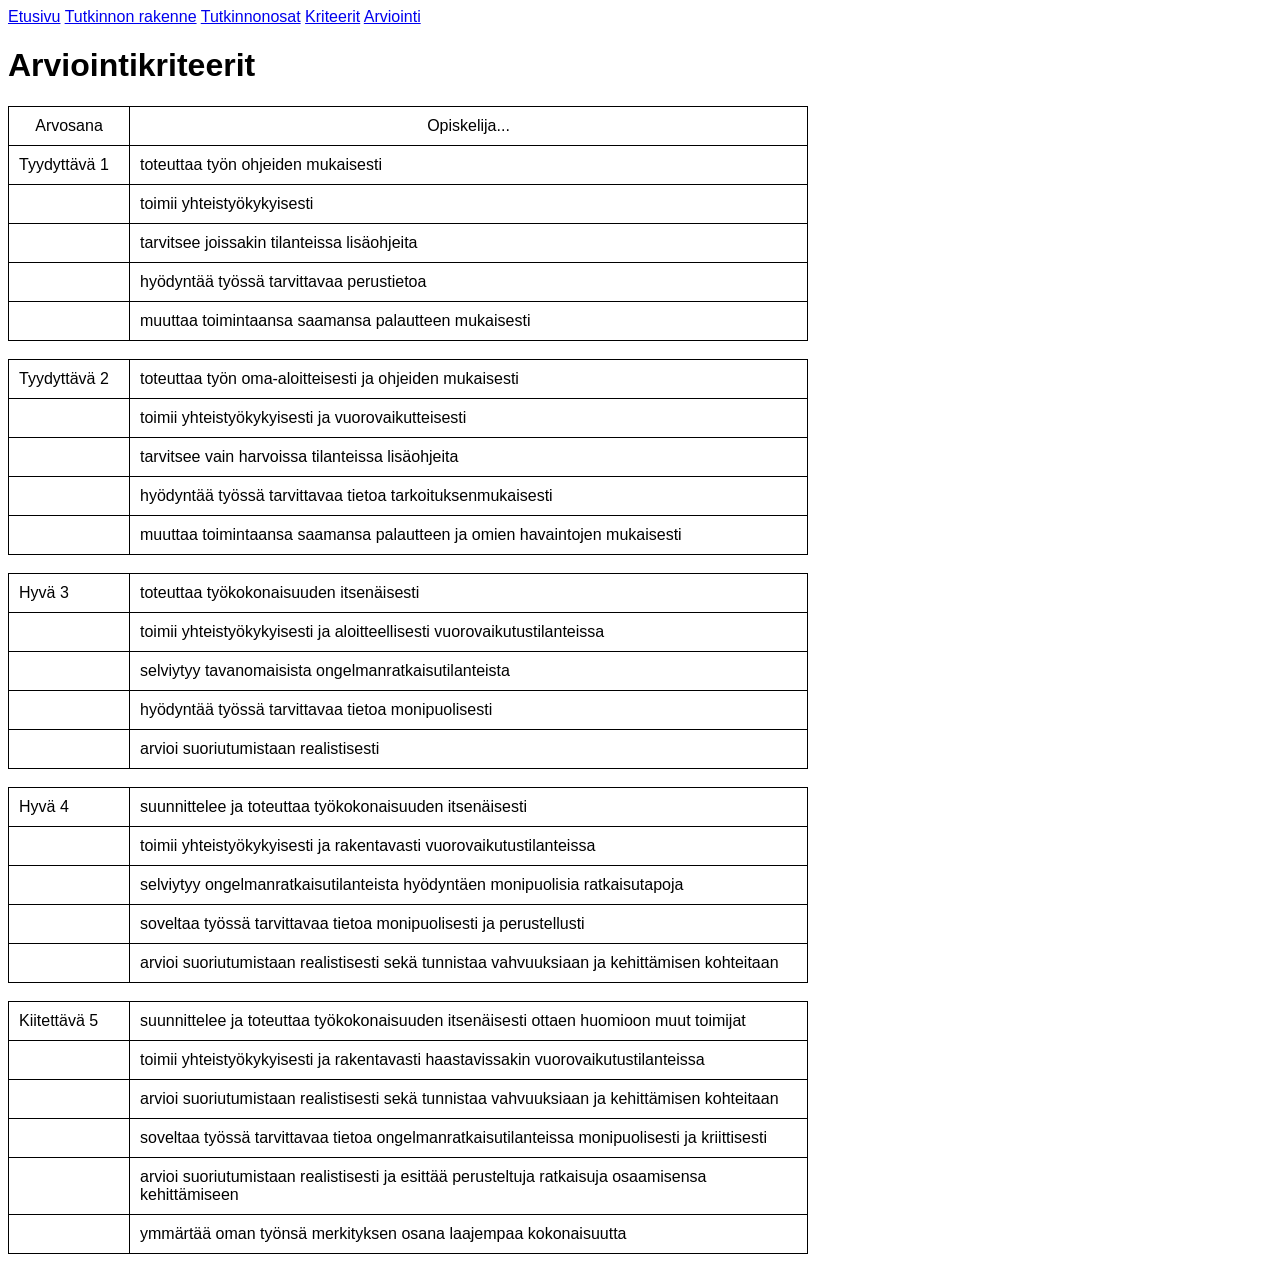
==== kriteerit.html @ b76f7ad0 "Add files via upload" ====
<!DOCTYPE html>
<html lang="en">
<head>
    <meta charset="UTF-8">
    <meta name="viewport" content="width=device-width, initial-scale=1.0">
    <title>Kriteerit</title>
    <link rel="stylesheet" href="style.css">

</head>
<body>
        
    <header>
        <nav>
            <a href="index.html">Etusivu</a>
            <a href="rakenne.html">Tutkinnon rakenne</a>
            <a href="tutkinnonosat.html">Tutkinnonosat</a>
            <a href="kriteerit.html">Kriteerit</a>
            <a href="arviointi.html">Arviointi</a>
        </nav>
    </header>

    <h1>Arviointikriteerit</h1>
    <table>
        <tr>
            <td style="text-align: center;">Arvosana</td>
            <td style="text-align:center">Opiskelija...</td>
        </tr>
        <tr>
            <td>Tyydyttävä 1</td>
            <td>toteuttaa työn ohjeiden mukaisesti</td>
        </tr>
        <tr>
            <td> </td>
            <td>toimii yhteistyökykyisesti</td>
        </tr>
        <tr>
            <td> </td>
            <td>tarvitsee joissakin tilanteissa lisäohjeita</td>
        </tr>
        <tr>
            <td> </td>
            <td>hyödyntää työssä tarvittavaa perustietoa</td>

        </tr>
        <tr>
            <td> </td>
            <td>muuttaa toimintaansa saamansa palautteen mukaisesti</td>
        </tr>
    </table>

<br>

        <table>
            <td>Tyydyttävä 2</td>
            <td>toteuttaa työn oma-aloitteisesti ja ohjeiden mukaisesti</td>
        </tr>
        <tr>
            <td> </td>
            <td>toimii yhteistyökykyisesti ja vuorovaikutteisesti</td>
        </tr>
        <tr>
            <td> </td>
            <td>tarvitsee vain harvoissa tilanteissa lisäohjeita</td>
        </tr>
        <tr>
            <td> </td>
            <td>hyödyntää työssä tarvittavaa tietoa tarkoituksenmukaisesti</td>
        </tr>
        <tr>
            <td> </td>
            <td>muuttaa toimintaansa saamansa palautteen ja omien havaintojen mukaisesti</td>
        </tr>
    </table>


<br>

    <table>
        <td>Hyvä 3</td>
        <td>toteuttaa työkokonaisuuden itsenäisesti</td>
    </tr>
    <tr>
        <td> </td>
        <td>toimii yhteistyökykyisesti ja aloitteellisesti vuorovaikutustilanteissa</td>
    </tr>
    <tr>
        <td> </td>
        <td>selviytyy tavanomaisista ongelmanratkaisutilanteista</td>
    </tr>
    <tr>
        <td> </td>
        <td>hyödyntää työssä tarvittavaa tietoa monipuolisesti</td>
    </tr>
    <tr>
        <td> </td>
        <td>arvioi suoriutumistaan realistisesti</td>
    </tr>
</table>




<br>

    <table>
        <td>Hyvä 4</td>
        <td>suunnittelee ja toteuttaa työkokonaisuuden itsenäisesti</td>
    </tr>
    <tr>
        <td> </td>
        <td>toimii yhteistyökykyisesti ja rakentavasti vuorovaikutustilanteissa</td>
    </tr>
    <tr>
        <td> </td>
        <td>selviytyy ongelmanratkaisutilanteista hyödyntäen monipuolisia ratkaisutapoja</td>
    </tr>
    <tr>
        <td> </td>
        <td>soveltaa työssä tarvittavaa tietoa monipuolisesti ja perustellusti</td>
    </tr>
    <tr>
        <td> </td>
        <td>arvioi suoriutumistaan realistisesti sekä tunnistaa vahvuuksiaan ja kehittämisen kohteitaan</td>
    </tr>
</table>




<br>

    <table>
        <td>Kiitettävä 5</td>
        <td>suunnittelee ja toteuttaa työkokonaisuuden itsenäisesti ottaen huomioon muut toimijat</td>
    </tr>
    <tr>
        <td> </td>
        <td>toimii yhteistyökykyisesti ja rakentavasti haastavissakin vuorovaikutustilanteissa</td>
    </tr>
    <tr>
        <td> </td>
        <td>arvioi suoriutumistaan realistisesti sekä tunnistaa vahvuuksiaan ja kehittämisen kohteitaan</td>
    </tr>
    <tr>
        <td> </td>
        <td>	soveltaa työssä tarvittavaa tietoa ongelmanratkaisutilanteissa monipuolisesti ja kriittisesti</td>
    </tr>
    <tr>
        <td> </td>
        <td>arvioi suoriutumistaan realistisesti ja esittää perusteltuja ratkaisuja osaamisensa kehittämiseen</td>
    </tr>
    <tr>
        <td> </td>
        <td>ymmärtää oman työnsä merkityksen osana laajempaa kokonaisuutta</td>
    </tr>
</table>
</body>
</html>
---- style.css ----
body {
  font-family: Inter, sans-serif;
}


table {
    border-collapse: collapse;
    width: 800px
}

table td:first-child {
  width: 100px;
}

th, td {
    border: 1px solid black;
    padding: 10px;
    text-align: left;
}
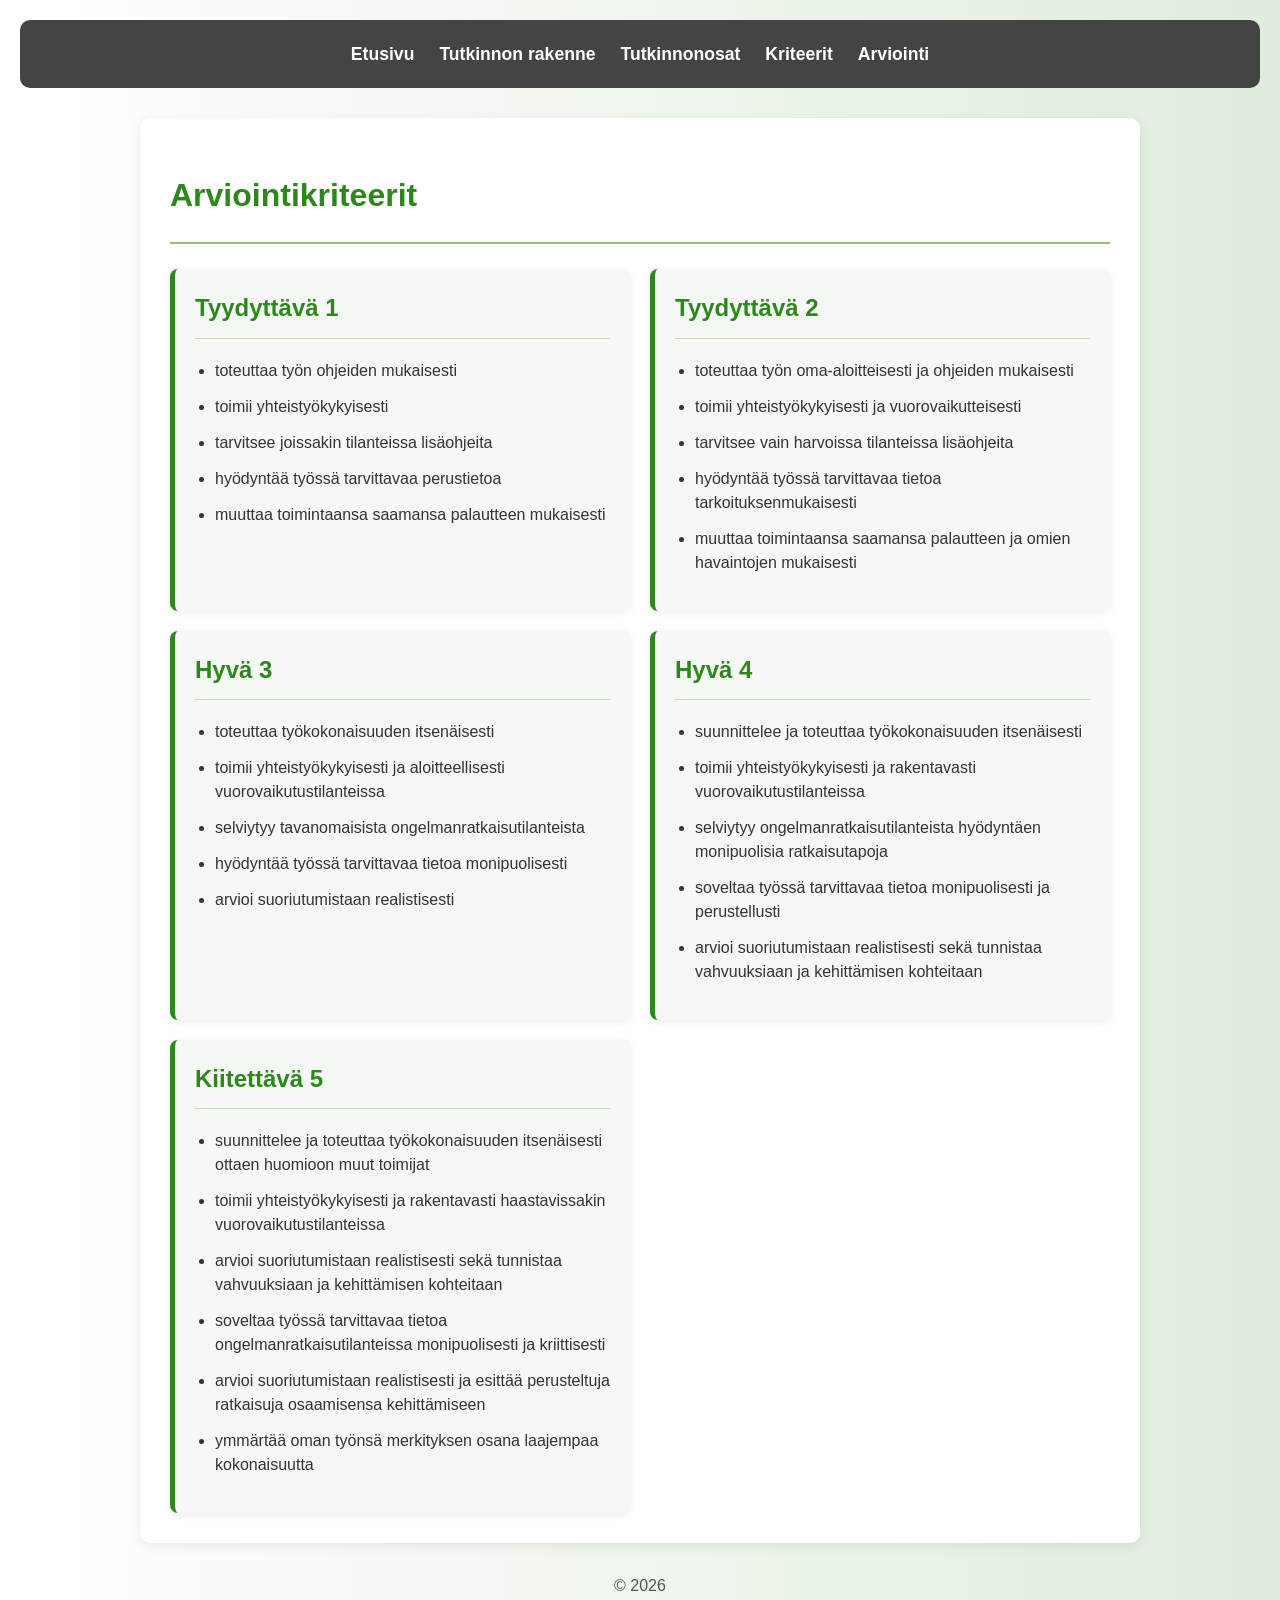
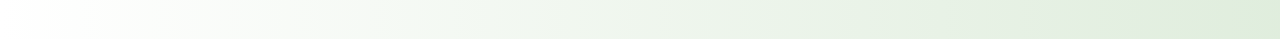
==== commit 55870691: "lisätty tyyliä ja media query" ====
--- a/kriteerit.html
+++ b/kriteerit.html
@@ -1,14 +1,15 @@
+
 <!DOCTYPE html>
-<html lang="en">
+<html lang="fi">
 <head>
     <meta charset="UTF-8">
     <meta name="viewport" content="width=device-width, initial-scale=1.0">
     <title>Kriteerit</title>
     <link rel="stylesheet" href="style.css">
+</head>
 
-</head>
 <body>
-        
+
     <header>
         <nav>
             <a href="index.html">Etusivu</a>
@@ -19,140 +20,76 @@
         </nav>
     </header>
 
-    <h1>Arviointikriteerit</h1>
-    <table>
-        <tr>
-            <td style="text-align: center;">Arvosana</td>
-            <td style="text-align:center">Opiskelija...</td>
-        </tr>
-        <tr>
-            <td>Tyydyttävä 1</td>
-            <td>toteuttaa työn ohjeiden mukaisesti</td>
-        </tr>
-        <tr>
-            <td> </td>
-            <td>toimii yhteistyökykyisesti</td>
-        </tr>
-        <tr>
-            <td> </td>
-            <td>tarvitsee joissakin tilanteissa lisäohjeita</td>
-        </tr>
-        <tr>
-            <td> </td>
-            <td>hyödyntää työssä tarvittavaa perustietoa</td>
+    <main>
 
-        </tr>
-        <tr>
-            <td> </td>
-            <td>muuttaa toimintaansa saamansa palautteen mukaisesti</td>
-        </tr>
-    </table>
+        <h1>Arviointikriteerit</h1>
+        <hr>
 
-<br>
+        <div class="kriteerit-container">
 
-        <table>
-            <td>Tyydyttävä 2</td>
-            <td>toteuttaa työn oma-aloitteisesti ja ohjeiden mukaisesti</td>
-        </tr>
-        <tr>
-            <td> </td>
-            <td>toimii yhteistyökykyisesti ja vuorovaikutteisesti</td>
-        </tr>
-        <tr>
-            <td> </td>
-            <td>tarvitsee vain harvoissa tilanteissa lisäohjeita</td>
-        </tr>
-        <tr>
-            <td> </td>
-            <td>hyödyntää työssä tarvittavaa tietoa tarkoituksenmukaisesti</td>
-        </tr>
-        <tr>
-            <td> </td>
-            <td>muuttaa toimintaansa saamansa palautteen ja omien havaintojen mukaisesti</td>
-        </tr>
-    </table>
+            <section class="kriteeri">
+                <h2>Tyydyttävä 1</h2>
+                <ul>
+                    <li>toteuttaa työn ohjeiden mukaisesti</li>
+                    <li>toimii yhteistyökykyisesti</li>
+                    <li>tarvitsee joissakin tilanteissa lisäohjeita</li>
+                    <li>hyödyntää työssä tarvittavaa perustietoa</li>
+                    <li>muuttaa toimintaansa saamansa palautteen mukaisesti</li>
+                </ul>
+            </section>
 
+            <section class="kriteeri">
+                <h2>Tyydyttävä 2</h2>
+                <ul>
+                    <li>toteuttaa työn oma-aloitteisesti ja ohjeiden mukaisesti</li>
+                    <li>toimii yhteistyökykyisesti ja vuorovaikutteisesti</li>
+                    <li>tarvitsee vain harvoissa tilanteissa lisäohjeita</li>
+                    <li>hyödyntää työssä tarvittavaa tietoa tarkoituksenmukaisesti</li>
+                    <li>muuttaa toimintaansa saamansa palautteen ja omien havaintojen mukaisesti</li>
+                </ul>
+            </section>
 
-<br>
+            <section class="kriteeri">
+                <h2>Hyvä 3</h2>
+                <ul>
+                    <li>toteuttaa työkokonaisuuden itsenäisesti</li>
+                    <li>toimii yhteistyökykyisesti ja aloitteellisesti vuorovaikutustilanteissa</li>
+                    <li>selviytyy tavanomaisista ongelmanratkaisutilanteista</li>
+                    <li>hyödyntää työssä tarvittavaa tietoa monipuolisesti</li>
+                    <li>arvioi suoriutumistaan realistisesti</li>
+                </ul>
+            </section>
 
-    <table>
-        <td>Hyvä 3</td>
-        <td>toteuttaa työkokonaisuuden itsenäisesti</td>
-    </tr>
-    <tr>
-        <td> </td>
-        <td>toimii yhteistyökykyisesti ja aloitteellisesti vuorovaikutustilanteissa</td>
-    </tr>
-    <tr>
-        <td> </td>
-        <td>selviytyy tavanomaisista ongelmanratkaisutilanteista</td>
-    </tr>
-    <tr>
-        <td> </td>
-        <td>hyödyntää työssä tarvittavaa tietoa monipuolisesti</td>
-    </tr>
-    <tr>
-        <td> </td>
-        <td>arvioi suoriutumistaan realistisesti</td>
-    </tr>
-</table>
+            <section class="kriteeri">
+                <h2>Hyvä 4</h2>
+                <ul>
+                    <li>suunnittelee ja toteuttaa työkokonaisuuden itsenäisesti</li>
+                    <li>toimii yhteistyökykyisesti ja rakentavasti vuorovaikutustilanteissa</li>
+                    <li>selviytyy ongelmanratkaisutilanteista hyödyntäen monipuolisia ratkaisutapoja</li>
+                    <li>soveltaa työssä tarvittavaa tietoa monipuolisesti ja perustellusti</li>
+                    <li>arvioi suoriutumistaan realistisesti sekä tunnistaa vahvuuksiaan ja kehittämisen kohteitaan</li>
+                </ul>
+            </section>
 
+            <section class="kriteeri">
+                <h2>Kiitettävä 5</h2>
+                <ul>
+                    <li>suunnittelee ja toteuttaa työkokonaisuuden itsenäisesti ottaen huomioon muut toimijat</li>
+                    <li>toimii yhteistyökykyisesti ja rakentavasti haastavissakin vuorovaikutustilanteissa</li>
+                    <li>arvioi suoriutumistaan realistisesti sekä tunnistaa vahvuuksiaan ja kehittämisen kohteitaan</li>
+                    <li>soveltaa työssä tarvittavaa tietoa ongelmanratkaisutilanteissa monipuolisesti ja kriittisesti</li>
+                    <li>arvioi suoriutumistaan realistisesti ja esittää perusteltuja ratkaisuja osaamisensa kehittämiseen</li>
+                    <li>ymmärtää oman työnsä merkityksen osana laajempaa kokonaisuutta</li>
+                </ul>
+            </section>
 
+        </div>
 
+    </main>
 
-<br>
+    <footer>
+        <p>&copy; 2026</p>
+    </footer>
 
-    <table>
-        <td>Hyvä 4</td>
-        <td>suunnittelee ja toteuttaa työkokonaisuuden itsenäisesti</td>
-    </tr>
-    <tr>
-        <td> </td>
-        <td>toimii yhteistyökykyisesti ja rakentavasti vuorovaikutustilanteissa</td>
-    </tr>
-    <tr>
-        <td> </td>
-        <td>selviytyy ongelmanratkaisutilanteista hyödyntäen monipuolisia ratkaisutapoja</td>
-    </tr>
-    <tr>
-        <td> </td>
-        <td>soveltaa työssä tarvittavaa tietoa monipuolisesti ja perustellusti</td>
-    </tr>
-    <tr>
-        <td> </td>
-        <td>arvioi suoriutumistaan realistisesti sekä tunnistaa vahvuuksiaan ja kehittämisen kohteitaan</td>
-    </tr>
-</table>
-
-
-
-
-<br>
-
-    <table>
-        <td>Kiitettävä 5</td>
-        <td>suunnittelee ja toteuttaa työkokonaisuuden itsenäisesti ottaen huomioon muut toimijat</td>
-    </tr>
-    <tr>
-        <td> </td>
-        <td>toimii yhteistyökykyisesti ja rakentavasti haastavissakin vuorovaikutustilanteissa</td>
-    </tr>
-    <tr>
-        <td> </td>
-        <td>arvioi suoriutumistaan realistisesti sekä tunnistaa vahvuuksiaan ja kehittämisen kohteitaan</td>
-    </tr>
-    <tr>
-        <td> </td>
-        <td>	soveltaa työssä tarvittavaa tietoa ongelmanratkaisutilanteissa monipuolisesti ja kriittisesti</td>
-    </tr>
-    <tr>
-        <td> </td>
-        <td>arvioi suoriutumistaan realistisesti ja esittää perusteltuja ratkaisuja osaamisensa kehittämiseen</td>
-    </tr>
-    <tr>
-        <td> </td>
-        <td>ymmärtää oman työnsä merkityksen osana laajempaa kokonaisuutta</td>
-    </tr>
-</table>
 </body>
-</html>+</html>
--- a/style.css
+++ b/style.css
@@ -1,19 +1,195 @@
+
+
+* {
+    box-sizing: border-box;
+}
+
 body {
-  font-family: Inter, sans-serif;
+    font-family: "Lato", sans-serif;
+    margin: 0;
+    padding: 20px;
+    background: linear-gradient(to left, rgba(45, 136, 27, 0.15), white);
+    color: #333;
+    line-height: 1.6;
 }
 
 
-table {
-    border-collapse: collapse;
-    width: 800px
+header {
+    border-radius: 10px;
+    background-color: #444;
+    padding: 20px;
+    margin-bottom: 30px;
 }
 
-table td:first-child {
-  width: 100px;
+header nav {
+    display: flex;
+    justify-content: center;
+    flex-wrap: wrap;
+    gap: 25px;
 }
 
-th, td {
-    border: 1px solid black;
-    padding: 10px;
-    text-align: left;
-}+header nav a {
+    font-size: 1.1em;
+    font-weight: bold;
+    text-decoration: none;
+    color: white;
+    transition: color 0.3s;
+}
+
+header nav a:hover {
+    color: #8edb79;
+}
+
+
+main {
+    max-width: 1000px;
+    margin: 0 auto;
+    background-color: white;
+    padding: 30px;
+    border-radius: 10px;
+    box-shadow: 0 3px 12px rgba(0, 0, 0, 0.08);
+}
+
+h1 {
+    color: #2d881b;
+    font-size: 2em;
+}
+
+h2 {
+    color: #444;
+    margin-top: 30px;
+}
+
+hr {
+    border: none;
+    height: 2px;
+    background-color: #8bc47b;
+    margin-bottom: 20px;
+}
+
+p {
+    margin-bottom: 20px;
+}
+
+
+footer {
+    text-align: center;
+    margin-top: 30px;
+    color: #555;
+}
+
+
+@media screen and (max-width: 768px) {
+
+    body {
+        padding: 10px;
+    }
+
+    header {
+        padding: 15px;
+    }
+
+    header nav {
+        flex-direction: column;
+        align-items: center;
+        gap: 15px;
+    }
+
+    header nav a {
+        font-size: 1em;
+    }
+
+    main {
+        padding: 20px;
+    }
+
+    h1 {
+        font-size: 1.6em;
+    }
+
+    h2 {
+        font-size: 1.3em;
+    }
+
+    p {
+        font-size: 0.95em;
+    }
+
+    table {
+        width: 100%;
+        font-size: 0.85em;
+    }
+}
+
+
+@media screen and (max-width: 480px) {
+
+    body {
+        padding: 5px;
+    }
+
+    header {
+        padding: 15px 10px;
+    }
+
+    main {
+        padding: 15px;
+    }
+
+    h1 {
+        font-size: 1.4em;
+    }
+
+    h2 {
+        font-size: 1.15em;
+    }
+}
+
+
+
+/* arviointikriteerit */
+
+.kriteerit-container {
+    display: grid;
+    grid-template-columns: repeat(2, 1fr);
+    gap: 20px;
+    margin-top: 25px;
+}
+
+.kriteeri {
+    background-color: #f5f8f4;
+    border-left: 5px solid #2d881b;
+    border-radius: 8px;
+    padding: 20px;
+    box-shadow: 0 2px 8px rgba(0, 0, 0, 0.08);
+}
+
+.kriteeri h2 {
+    color: #2d881b;
+    margin-top: 0;
+    border-bottom: 1px solid #c5d9bd;
+    padding-bottom: 10px;
+}
+
+.kriteeri ul {
+    padding-left: 20px;
+}
+
+.kriteeri li {
+    margin-bottom: 12px;
+    line-height: 1.5;
+}
+
+
+
+@media screen and (max-width: 768px) {
+
+    .kriteerit-container {
+        grid-template-columns: 1fr;
+    }
+
+    .kriteeri {
+        padding: 15px;
+    }
+
+}
